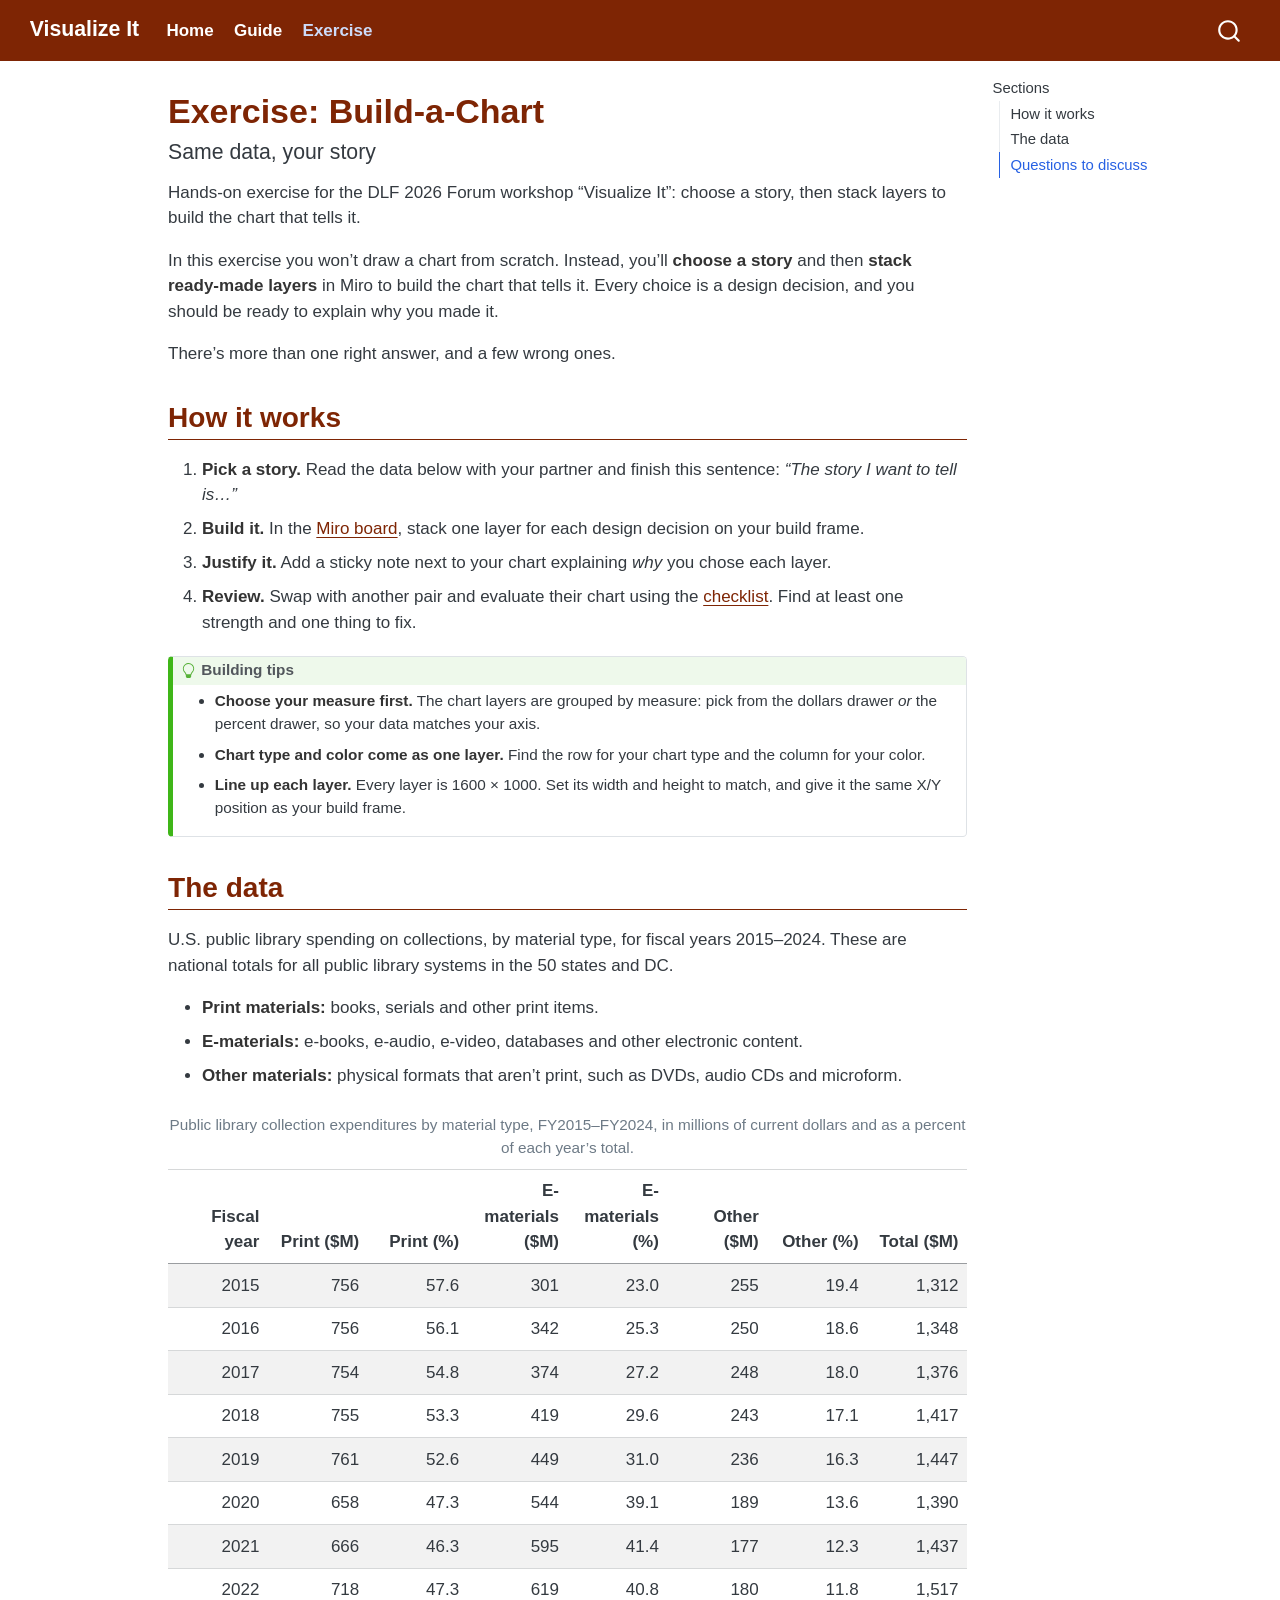
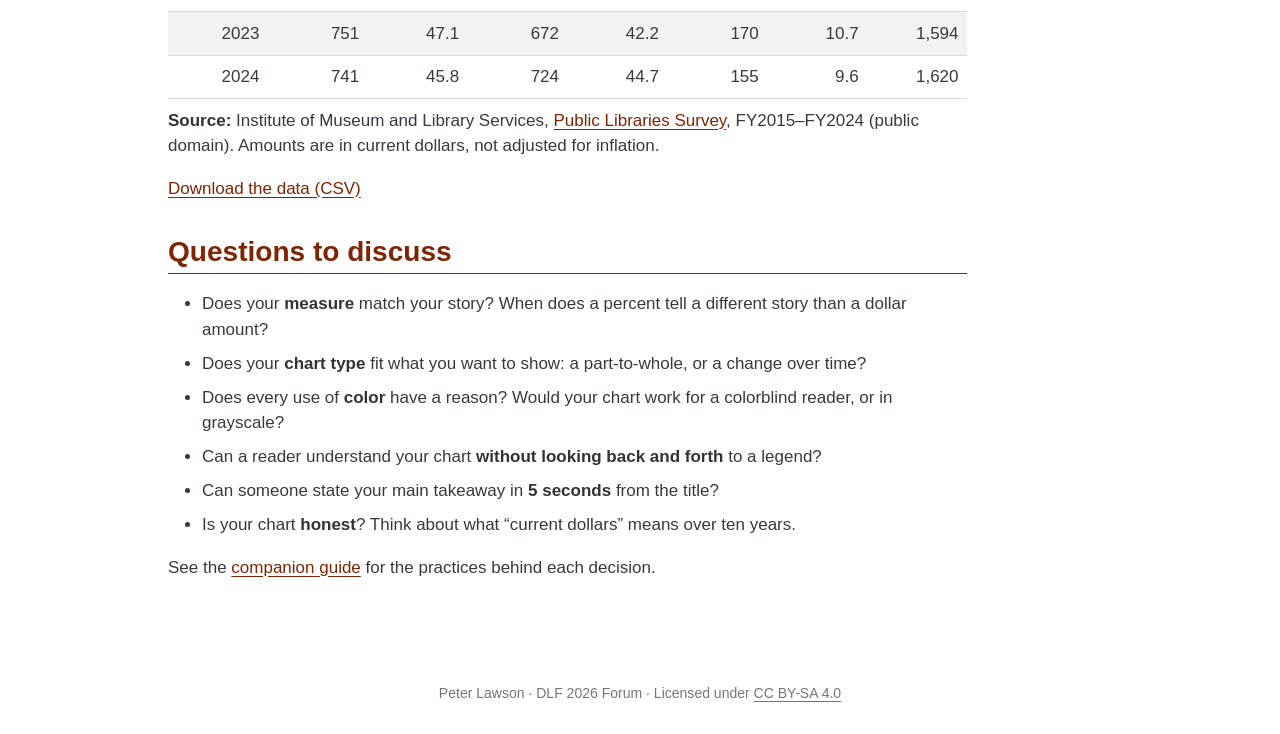
==== docs/exercise.html @ b8fcf2ea "Updated workshop site" ====
<!DOCTYPE html>
<html xmlns="http://www.w3.org/1999/xhtml" lang="en" xml:lang="en"><head>

<meta charset="utf-8">
<meta name="generator" content="quarto-1.10.18">

<meta name="viewport" content="width=device-width, initial-scale=1.0, user-scalable=yes">

<meta name="description" content="Hands-on exercise for the DLF 2026 Forum workshop “Visualize It”: choose a story, then stack layers to build the chart that tells it.">

<title>Exercise: Build-a-Chart – Visualize It</title>
<style>
/* Default styles provided by pandoc.
** See https://pandoc.org/MANUAL.html#variables-for-html for config info.
*/
span.smallcaps{font-variant: small-caps;}
div.columns{display: flex; gap: 1.5em;}
div.column{flex: auto;}
@media screen {
div.columns{gap: min(4vw, 1.5em);}
div.column{overflow-x: auto;}
}
div.hanging-indent{margin-left: 1.5em; text-indent: -1.5em;}
ul.task-list{list-style: none;}
ul.task-list li input[type="checkbox"] {
  width: 0.8em;
  margin: 0 0.8em 0.2em -1em; /* quarto-specific, see https://github.com/quarto-dev/quarto-cli/issues/4556 */ 
  vertical-align: middle;
}
</style>


<script src="site_libs/quarto-nav/quarto-nav.js"></script>
<script src="site_libs/quarto-nav/headroom.min.js"></script>
<script src="site_libs/clipboard/clipboard.min.js"></script>
<script src="site_libs/quarto-search/autocomplete.umd.js"></script>
<script src="site_libs/quarto-search/fuse.min.js"></script>
<script src="site_libs/quarto-search/quarto-search.js"></script>
<meta name="quarto:offset" content="./">
<script src="site_libs/quarto-html/quarto.js" type="module"></script>
<script src="site_libs/quarto-html/tabsets/tabsets.js" type="module"></script>
<script src="site_libs/quarto-html/popper.min.js"></script>
<script src="site_libs/quarto-html/tippy.umd.min.js"></script>
<script src="site_libs/quarto-html/anchor.min.js"></script>
<link href="site_libs/quarto-html/tippy.css" rel="stylesheet">
<link href="site_libs/quarto-html/quarto-syntax-highlighting-64a204ab8560d761af7679ceaba22944.css" rel="stylesheet" id="quarto-text-highlighting-styles">
<script src="site_libs/bootstrap/bootstrap.min.js"></script>
<link href="site_libs/bootstrap/bootstrap-icons.css" rel="stylesheet">
<link href="site_libs/bootstrap/bootstrap-1c225504b651b52d7ceb7165f9ae1295.min.css" rel="stylesheet" append-hash="true" id="quarto-bootstrap" data-mode="light">
<script id="quarto-search-options" type="application/json">{
  "location": "navbar",
  "copy-button": false,
  "collapse-after": 3,
  "panel-placement": "end",
  "type": "overlay",
  "limit": 50,
  "keyboard-shortcut": [
    "f",
    "/",
    "s"
  ],
  "show-item-context": false,
  "language": {
    "search-no-results-text": "No results",
    "search-matching-documents-text": "matching documents",
    "search-copy-link-title": "Copy link to search",
    "search-hide-matches-text": "Hide additional matches",
    "search-more-match-text": "more match in this document",
    "search-more-matches-text": "more matches in this document",
    "search-clear-button-title": "Clear",
    "search-text-placeholder": "",
    "search-detached-cancel-button-title": "Cancel",
    "search-submit-button-title": "Submit",
    "search-label": "Search"
  }
}</script>


<link rel="stylesheet" href="styles.css">
</head>

<body class="nav-fixed quarto-light">

<div id="quarto-search-results"></div>
  <header id="quarto-header" class="headroom fixed-top">
    <nav class="navbar navbar-expand-lg " data-bs-theme="dark">
      <div class="navbar-container container-fluid">
      <div class="navbar-brand-container mx-auto">
    <a class="navbar-brand" href="./index.html">
    <span class="navbar-title">Visualize It</span>
    </a>
  </div>
            <div id="quarto-search" class="" title="Search"></div>
          <button class="navbar-toggler" type="button" data-bs-toggle="collapse" data-bs-target="#navbarCollapse" aria-controls="navbarCollapse" role="menu" aria-expanded="false" aria-label="Toggle navigation" onclick="if (window.quartoToggleHeadroom) { window.quartoToggleHeadroom(); }">
  <span class="navbar-toggler-icon"></span>
</button>
          <div class="collapse navbar-collapse" id="navbarCollapse">
            <ul class="navbar-nav navbar-nav-scroll me-auto">
  <li class="nav-item">
    <a class="nav-link" href="./index.html"> 
<span class="menu-text">Home</span></a>
  </li>  
  <li class="nav-item">
    <a class="nav-link" href="./handout.html"> 
<span class="menu-text">Guide</span></a>
  </li>  
  <li class="nav-item">
    <a class="nav-link active" href="./exercise.html" aria-current="page"> 
<span class="menu-text">Exercise</span></a>
  </li>  
</ul>
          </div> <!-- /navcollapse -->
            <div class="quarto-navbar-tools">
</div>
      </div> <!-- /container-fluid -->
    </nav>
</header>
<!-- content -->
<div id="quarto-content" class="quarto-container page-columns page-rows-contents page-layout-article page-navbar">
<!-- sidebar -->
<!-- margin-sidebar -->
    <div id="quarto-margin-sidebar" class="sidebar margin-sidebar">
        <nav id="TOC" role="doc-toc" class="toc-active">
    <h2 id="toc-title">Sections</h2>
   
  <ul>
  <li><a href="#how-it-works" id="toc-how-it-works" class="nav-link active" data-scroll-target="#how-it-works">How it works</a></li>
  <li><a href="#the-data" id="toc-the-data" class="nav-link" data-scroll-target="#the-data">The data</a></li>
  <li><a href="#questions-to-discuss" id="toc-questions-to-discuss" class="nav-link" data-scroll-target="#questions-to-discuss">Questions to discuss</a></li>
  </ul>
</nav>
    </div>
<!-- main -->
<main class="content" id="quarto-document-content">

<header id="title-block-header" class="quarto-title-block default">
<div class="quarto-title">
<h1 class="title">Exercise: Build-a-Chart</h1>
<p class="subtitle lead">Same data, your story</p>
</div>

<div>
  <div class="description">
    Hands-on exercise for the DLF 2026 Forum workshop “Visualize It”: choose a story, then stack layers to build the chart that tells it.
  </div>
</div>


<div class="quarto-title-meta">

    
  
    
  </div>
  


</header>


<p>In this exercise you won’t draw a chart from scratch. Instead, you’ll <strong>choose a story</strong> and then <strong>stack ready-made layers</strong> in Miro to build the chart that tells it. Every choice is a design decision, and you should be ready to explain why you made it.</p>
<p>There’s more than one right answer, and a few wrong ones.</p>
<section id="how-it-works" class="level2">
<h2 class="anchored" data-anchor-id="how-it-works">How it works</h2>
<ol type="1">
<li><strong>Pick a story.</strong> Read the data below with your partner and finish this sentence: <em>“The story I want to tell is…”</em></li>
<li><strong>Build it.</strong> In the <a href="https://bit.ly/dlf-vis-it-exercise" target="_blank" rel="noopener">Miro board</a>, stack one layer for each design decision on your build frame.</li>
<li><strong>Justify it.</strong> Add a sticky note next to your chart explaining <em>why</em> you chose each layer.</li>
<li><strong>Review.</strong> Swap with another pair and evaluate their chart using the <a href="./handout.html#a-quick-checklist">checklist</a>. Find at least one strength and one thing to fix.</li>
</ol>
<div class="callout callout-style-default callout-tip callout-titled">
<div class="callout-header d-flex align-content-center">
<div class="callout-icon-container">
<i class="callout-icon"></i>
</div>
<div class="callout-title-container flex-fill">
<span class="screen-reader-only">Tip</span>Building tips
</div>
</div>
<div class="callout-body-container callout-body">
<ul>
<li><strong>Choose your measure first.</strong> The chart layers are grouped by measure: pick from the dollars drawer <em>or</em> the percent drawer, so your data matches your axis.</li>
<li><strong>Chart type and color come as one layer.</strong> Find the row for your chart type and the column for your color.</li>
<li><strong>Line up each layer.</strong> Every layer is 1600 × 1000. Set its width and height to match, and give it the same X/Y position as your build frame.</li>
</ul>
</div>
</div>
</section>
<section id="the-data" class="level2">
<h2 class="anchored" data-anchor-id="the-data">The data</h2>
<p>U.S. public library spending on collections, by material type, for fiscal years 2015–2024. These are national totals for all public library systems in the 50 states and DC.</p>
<ul>
<li><strong>Print materials:</strong> books, serials and other print items.</li>
<li><strong>E-materials:</strong> e-books, e-audio, e-video, databases and other electronic content.</li>
<li><strong>Other materials:</strong> physical formats that aren’t print, such as DVDs, audio CDs and microform.</li>
</ul>
<table class="table-striped table-hover caption-top table">
<caption>Public library collection expenditures by material type, FY2015–FY2024, in millions of current dollars and as a percent of each year’s total.</caption>
<colgroup>
<col style="width: 12%">
<col style="width: 12%">
<col style="width: 12%">
<col style="width: 12%">
<col style="width: 12%">
<col style="width: 12%">
<col style="width: 12%">
<col style="width: 12%">
</colgroup>
<thead>
<tr class="header">
<th style="text-align: right;">Fiscal year</th>
<th style="text-align: right;">Print ($M)</th>
<th style="text-align: right;">Print (%)</th>
<th style="text-align: right;">E-materials ($M)</th>
<th style="text-align: right;">E-materials (%)</th>
<th style="text-align: right;">Other ($M)</th>
<th style="text-align: right;">Other (%)</th>
<th style="text-align: right;">Total ($M)</th>
</tr>
</thead>
<tbody>
<tr class="odd">
<td style="text-align: right;">2015</td>
<td style="text-align: right;">756</td>
<td style="text-align: right;">57.6</td>
<td style="text-align: right;">301</td>
<td style="text-align: right;">23.0</td>
<td style="text-align: right;">255</td>
<td style="text-align: right;">19.4</td>
<td style="text-align: right;">1,312</td>
</tr>
<tr class="even">
<td style="text-align: right;">2016</td>
<td style="text-align: right;">756</td>
<td style="text-align: right;">56.1</td>
<td style="text-align: right;">342</td>
<td style="text-align: right;">25.3</td>
<td style="text-align: right;">250</td>
<td style="text-align: right;">18.6</td>
<td style="text-align: right;">1,348</td>
</tr>
<tr class="odd">
<td style="text-align: right;">2017</td>
<td style="text-align: right;">754</td>
<td style="text-align: right;">54.8</td>
<td style="text-align: right;">374</td>
<td style="text-align: right;">27.2</td>
<td style="text-align: right;">248</td>
<td style="text-align: right;">18.0</td>
<td style="text-align: right;">1,376</td>
</tr>
<tr class="even">
<td style="text-align: right;">2018</td>
<td style="text-align: right;">755</td>
<td style="text-align: right;">53.3</td>
<td style="text-align: right;">419</td>
<td style="text-align: right;">29.6</td>
<td style="text-align: right;">243</td>
<td style="text-align: right;">17.1</td>
<td style="text-align: right;">1,417</td>
</tr>
<tr class="odd">
<td style="text-align: right;">2019</td>
<td style="text-align: right;">761</td>
<td style="text-align: right;">52.6</td>
<td style="text-align: right;">449</td>
<td style="text-align: right;">31.0</td>
<td style="text-align: right;">236</td>
<td style="text-align: right;">16.3</td>
<td style="text-align: right;">1,447</td>
</tr>
<tr class="even">
<td style="text-align: right;">2020</td>
<td style="text-align: right;">658</td>
<td style="text-align: right;">47.3</td>
<td style="text-align: right;">544</td>
<td style="text-align: right;">39.1</td>
<td style="text-align: right;">189</td>
<td style="text-align: right;">13.6</td>
<td style="text-align: right;">1,390</td>
</tr>
<tr class="odd">
<td style="text-align: right;">2021</td>
<td style="text-align: right;">666</td>
<td style="text-align: right;">46.3</td>
<td style="text-align: right;">595</td>
<td style="text-align: right;">41.4</td>
<td style="text-align: right;">177</td>
<td style="text-align: right;">12.3</td>
<td style="text-align: right;">1,437</td>
</tr>
<tr class="even">
<td style="text-align: right;">2022</td>
<td style="text-align: right;">718</td>
<td style="text-align: right;">47.3</td>
<td style="text-align: right;">619</td>
<td style="text-align: right;">40.8</td>
<td style="text-align: right;">180</td>
<td style="text-align: right;">11.8</td>
<td style="text-align: right;">1,517</td>
</tr>
<tr class="odd">
<td style="text-align: right;">2023</td>
<td style="text-align: right;">751</td>
<td style="text-align: right;">47.1</td>
<td style="text-align: right;">672</td>
<td style="text-align: right;">42.2</td>
<td style="text-align: right;">170</td>
<td style="text-align: right;">10.7</td>
<td style="text-align: right;">1,594</td>
</tr>
<tr class="even">
<td style="text-align: right;">2024</td>
<td style="text-align: right;">741</td>
<td style="text-align: right;">45.8</td>
<td style="text-align: right;">724</td>
<td style="text-align: right;">44.7</td>
<td style="text-align: right;">155</td>
<td style="text-align: right;">9.6</td>
<td style="text-align: right;">1,620</td>
</tr>
</tbody>
</table>
<p><strong>Source:</strong> Institute of Museum and Library Services, <a href="https://www.imls.gov/research-evaluation/surveys/public-libraries-survey-pls" target="_blank" rel="noopener">Public Libraries Survey</a>, FY2015–FY2024 (public domain). Amounts are in current dollars, not adjusted for inflation.</p>
<p><a href="collection_expenditures.csv" download="collection_expenditures.csv">Download the data (CSV)</a></p>
</section>
<section id="questions-to-discuss" class="level2">
<h2 class="anchored" data-anchor-id="questions-to-discuss">Questions to discuss</h2>
<ul>
<li>Does your <strong>measure</strong> match your story? When does a percent tell a different story than a dollar amount?</li>
<li>Does your <strong>chart type</strong> fit what you want to show: a part-to-whole, or a change over time?</li>
<li>Does every use of <strong>color</strong> have a reason? Would your chart work for a colorblind reader, or in grayscale?</li>
<li>Can a reader understand your chart <strong>without looking back and forth</strong> to a legend?</li>
<li>Can someone state your main takeaway in <strong>5 seconds</strong> from the title?</li>
<li>Is your chart <strong>honest</strong>? Think about what “current dollars” means over ten years.</li>
</ul>
<p>See the <a href="./handout.html">companion guide</a> for the practices behind each decision.</p>


</section>

</main> <!-- /main -->
<script id="quarto-html-after-body" type="application/javascript">
  window.document.addEventListener("DOMContentLoaded", function (event) {
    const icon = "";
    const anchorJS = new window.AnchorJS();
    anchorJS.options = {
      placement: 'right',
      icon: icon
    };
    anchorJS.add('.anchored');
    const isCodeAnnotation = (el) => {
      for (const clz of el.classList) {
        if (clz.startsWith('code-annotation-')) {                     
          return true;
        }
      }
      return false;
    }
    const onCopySuccess = function(e) {
      // button target
      const button = e.trigger;
      // don't keep focus
      button.blur();
      // flash "checked"
      button.classList.add('code-copy-button-checked');
      var currentTitle = button.getAttribute("title");
      button.setAttribute("title", "Copied!");
      let tooltip;
      if (window.bootstrap) {
        button.setAttribute("data-bs-toggle", "tooltip");
        button.setAttribute("data-bs-placement", "left");
        button.setAttribute("data-bs-title", "Copied!");
        tooltip = new bootstrap.Tooltip(button, 
          { trigger: "manual", 
            customClass: "code-copy-button-tooltip",
            offset: [0, -8]});
        tooltip.show();    
      }
      setTimeout(function() {
        if (tooltip) {
          tooltip.hide();
          button.removeAttribute("data-bs-title");
          button.removeAttribute("data-bs-toggle");
          button.removeAttribute("data-bs-placement");
        }
        button.setAttribute("title", currentTitle);
        button.classList.remove('code-copy-button-checked');
      }, 1000);
      // clear code selection
      e.clearSelection();
    }
    const getTextToCopy = function(trigger) {
      const outerScaffold = trigger.parentElement.cloneNode(true);
      const codeEl = outerScaffold.querySelector('code');
      for (const childEl of codeEl.children) {
        if (isCodeAnnotation(childEl)) {
          childEl.remove();
        }
      }
      return codeEl.innerText;
    }
    const clipboard = new window.ClipboardJS('.code-copy-button:not([data-in-quarto-modal])', {
      text: getTextToCopy
    });
    clipboard.on('success', onCopySuccess);
    if (window.document.getElementById('quarto-embedded-source-code-modal')) {
      const clipboardModal = new window.ClipboardJS('.code-copy-button[data-in-quarto-modal]', {
        text: getTextToCopy,
        container: window.document.getElementById('quarto-embedded-source-code-modal')
      });
      clipboardModal.on('success', onCopySuccess);
    }
      var localhostRegex = new RegExp(/^(?:http|https):\/\/localhost\:?[0-9]*\//);
      var mailtoRegex = new RegExp(/^mailto:/);
        var filterRegex = new RegExp('/' + window.location.host + '/');
      var isInternal = (href) => {
          return filterRegex.test(href) || localhostRegex.test(href) || mailtoRegex.test(href);
      }
      // Inspect non-navigation links and adorn them if external
     var links = window.document.querySelectorAll('a[href]:not(.nav-link):not(.navbar-brand):not(.toc-action):not(.sidebar-link):not(.sidebar-item-toggle):not(.pagination-link):not(.no-external):not([aria-hidden]):not(.dropdown-item):not(.quarto-navigation-tool):not(.about-link)');
      for (var i=0; i<links.length; i++) {
        const link = links[i];
        if (!isInternal(link.href)) {
          // undo the damage that might have been done by quarto-nav.js in the case of
          // links that we want to consider external
          if (link.dataset.originalHref !== undefined) {
            link.href = link.dataset.originalHref;
          }
            // target, if specified
            link.setAttribute("target", "_blank");
            if (link.getAttribute("rel") === null) {
              link.setAttribute("rel", "noopener");
            }
        }
      }
    function tippyHover(el, contentFn, onTriggerFn, onUntriggerFn) {
      const config = {
        allowHTML: true,
        maxWidth: 500,
        delay: 100,
        arrow: false,
        appendTo: function(el) {
            return el.parentElement;
        },
        interactive: true,
        interactiveBorder: 10,
        theme: 'quarto',
        placement: 'bottom-start',
      };
      if (contentFn) {
        config.content = contentFn;
      }
      if (onTriggerFn) {
        config.onTrigger = onTriggerFn;
      }
      if (onUntriggerFn) {
        config.onUntrigger = onUntriggerFn;
      }
      window.tippy(el, config); 
    }
    const noterefs = window.document.querySelectorAll('a[role="doc-noteref"]');
    for (var i=0; i<noterefs.length; i++) {
      const ref = noterefs[i];
      tippyHover(ref, function() {
        // use id or data attribute instead here
        let href = ref.getAttribute('data-footnote-href') || ref.getAttribute('href');
        try { href = new URL(href).hash; } catch {}
        const id = href.replace(/^#\/?/, "");
        const note = window.document.getElementById(id);
        if (note) {
          return note.innerHTML;
        } else {
          return "";
        }
      });
    }
    const xrefs = window.document.querySelectorAll('a.quarto-xref');
    const processXRef = (id, note) => {
      // Strip column container classes
      const stripColumnClz = (el) => {
        el.classList.remove("page-full", "page-columns");
        if (el.children) {
          for (const child of el.children) {
            stripColumnClz(child);
          }
        }
      }
      stripColumnClz(note)
      if (id === null || id.startsWith('sec-')) {
        // Special case sections, only their first couple elements
        const container = document.createElement("div");
        if (note.children && note.children.length > 2) {
          container.appendChild(note.children[0].cloneNode(true));
          for (let i = 1; i < note.children.length; i++) {
            const child = note.children[i];
            if (child.tagName === "P" && child.innerText === "") {
              continue;
            } else {
              container.appendChild(child.cloneNode(true));
              break;
            }
          }
          if (window.Quarto?.typesetMath) {
            window.Quarto.typesetMath(container);
          }
          return container.innerHTML
        } else {
          if (window.Quarto?.typesetMath) {
            window.Quarto.typesetMath(note);
          }
          return note.innerHTML;
        }
      } else {
        // Remove any anchor links if they are present
        const anchorLink = note.querySelector('a.anchorjs-link');
        if (anchorLink) {
          anchorLink.remove();
        }
        if (window.Quarto?.typesetMath) {
          window.Quarto.typesetMath(note);
        }
        if (note.classList.contains("callout")) {
          return note.outerHTML;
        } else {
          return note.innerHTML;
        }
      }
    }
    for (var i=0; i<xrefs.length; i++) {
      const xref = xrefs[i];
      tippyHover(xref, undefined, function(instance) {
        instance.disable();
        let url = xref.getAttribute('href');
        let hash = undefined; 
        if (url.startsWith('#')) {
          hash = url;
        } else {
          try { hash = new URL(url).hash; } catch {}
        }
        if (hash) {
          const id = hash.replace(/^#\/?/, "");
          const note = window.document.getElementById(id);
          if (note !== null) {
            try {
              const html = processXRef(id, note.cloneNode(true));
              instance.setContent(html);
            } finally {
              instance.enable();
              instance.show();
            }
          } else {
            // See if we can fetch this
            fetch(url.split('#')[0])
            .then(res => res.text())
            .then(html => {
              const parser = new DOMParser();
              const htmlDoc = parser.parseFromString(html, "text/html");
              const note = htmlDoc.getElementById(id);
              if (note !== null) {
                const html = processXRef(id, note);
                instance.setContent(html);
              } 
            }).finally(() => {
              instance.enable();
              instance.show();
            });
          }
        } else {
          // See if we can fetch a full url (with no hash to target)
          // This is a special case and we should probably do some content thinning / targeting
          fetch(url)
          .then(res => res.text())
          .then(html => {
            const parser = new DOMParser();
            const htmlDoc = parser.parseFromString(html, "text/html");
            const note = htmlDoc.querySelector('main.content');
            if (note !== null) {
              // This should only happen for chapter cross references
              // (since there is no id in the URL)
              // remove the first header
              if (note.children.length > 0 && note.children[0].tagName === "HEADER") {
                note.children[0].remove();
              }
              const html = processXRef(null, note);
              instance.setContent(html);
            } 
          }).finally(() => {
            instance.enable();
            instance.show();
          });
        }
      }, function(instance) {
      });
    }
        let selectedAnnoteEl;
        const selectorForAnnotation = ( cell, annotation) => {
          let cellAttr = 'data-code-cell="' + cell + '"';
          let lineAttr = 'data-code-annotation="' +  annotation + '"';
          const selector = 'span[' + cellAttr + '][' + lineAttr + ']';
          return selector;
        }
        const selectCodeLines = (annoteEl) => {
          const doc = window.document;
          const targetCell = annoteEl.getAttribute("data-target-cell");
          const targetAnnotation = annoteEl.getAttribute("data-target-annotation");
          const annoteSpan = window.document.querySelector(selectorForAnnotation(targetCell, targetAnnotation));
          const lines = annoteSpan.getAttribute("data-code-lines").split(",");
          const lineIds = lines.map((line) => {
            return targetCell + "-" + line;
          })
          let top = null;
          let height = null;
          let parent = null;
          if (lineIds.length > 0) {
              //compute the position of the single el (top and bottom and make a div)
              const el = window.document.getElementById(lineIds[0]);
              top = el.offsetTop;
              height = el.offsetHeight;
              parent = el.parentElement.parentElement;
            if (lineIds.length > 1) {
              const lastEl = window.document.getElementById(lineIds[lineIds.length - 1]);
              const bottom = lastEl.offsetTop + lastEl.offsetHeight;
              height = bottom - top;
            }
            if (top !== null && height !== null && parent !== null) {
              // cook up a div (if necessary) and position it 
              let div = window.document.getElementById("code-annotation-line-highlight");
              if (div === null) {
                div = window.document.createElement("div");
                div.setAttribute("id", "code-annotation-line-highlight");
                div.style.position = 'absolute';
                parent.appendChild(div);
              }
              div.style.top = top - 2 + "px";
              div.style.height = height + 4 + "px";
              div.style.left = 0;
              let gutterDiv = window.document.getElementById("code-annotation-line-highlight-gutter");
              if (gutterDiv === null) {
                gutterDiv = window.document.createElement("div");
                gutterDiv.setAttribute("id", "code-annotation-line-highlight-gutter");
                gutterDiv.style.position = 'absolute';
                const codeCell = window.document.getElementById(targetCell);
                const gutter = codeCell.querySelector('.code-annotation-gutter');
                gutter.appendChild(gutterDiv);
              }
              gutterDiv.style.top = top - 2 + "px";
              gutterDiv.style.height = height + 4 + "px";
            }
            selectedAnnoteEl = annoteEl;
          }
        };
        const unselectCodeLines = () => {
          const elementsIds = ["code-annotation-line-highlight", "code-annotation-line-highlight-gutter"];
          elementsIds.forEach((elId) => {
            const div = window.document.getElementById(elId);
            if (div) {
              div.remove();
            }
          });
          selectedAnnoteEl = undefined;
        };
          // Handle positioning of the toggle
      window.addEventListener(
        "resize",
        throttle(() => {
          elRect = undefined;
          if (selectedAnnoteEl) {
            selectCodeLines(selectedAnnoteEl);
          }
        }, 10)
      );
      function throttle(fn, ms) {
      let throttle = false;
      let timer;
        return (...args) => {
          if(!throttle) { // first call gets through
              fn.apply(this, args);
              throttle = true;
          } else { // all the others get throttled
              if(timer) clearTimeout(timer); // cancel #2
              timer = setTimeout(() => {
                fn.apply(this, args);
                timer = throttle = false;
              }, ms);
          }
        };
      }
        // Attach click handler to the DT
        const annoteDls = window.document.querySelectorAll('dt[data-target-cell]');
        for (const annoteDlNode of annoteDls) {
          annoteDlNode.addEventListener('click', (event) => {
            const clickedEl = event.target;
            if (clickedEl !== selectedAnnoteEl) {
              unselectCodeLines();
              const activeEl = window.document.querySelector('dt[data-target-cell].code-annotation-active');
              if (activeEl) {
                activeEl.classList.remove('code-annotation-active');
              }
              selectCodeLines(clickedEl);
              clickedEl.classList.add('code-annotation-active');
            } else {
              // Unselect the line
              unselectCodeLines();
              clickedEl.classList.remove('code-annotation-active');
            }
          });
        }
    const findCites = (el) => {
      const parentEl = el.parentElement;
      if (parentEl) {
        const cites = parentEl.dataset.cites;
        if (cites) {
          return {
            el,
            cites: cites.split(' ')
          };
        } else {
          return findCites(el.parentElement)
        }
      } else {
        return undefined;
      }
    };
    var bibliorefs = window.document.querySelectorAll('a[role="doc-biblioref"]');
    for (var i=0; i<bibliorefs.length; i++) {
      const ref = bibliorefs[i];
      const citeInfo = findCites(ref);
      if (citeInfo) {
        tippyHover(citeInfo.el, function() {
          var popup = window.document.createElement('div');
          citeInfo.cites.forEach(function(cite) {
            var citeDiv = window.document.createElement('div');
            citeDiv.classList.add('hanging-indent');
            citeDiv.classList.add('csl-entry');
            var biblioDiv = window.document.getElementById('ref-' + cite);
            if (biblioDiv) {
              citeDiv.innerHTML = biblioDiv.innerHTML;
            }
            popup.appendChild(citeDiv);
          });
          return popup.innerHTML;
        });
      }
    }
  });
  </script>
</div> <!-- /content -->
<footer class="footer">
  <div class="nav-footer">
    <div class="nav-footer-left">
      &nbsp;
    </div>   
    <div class="nav-footer-center">
<p>Peter Lawson · DLF 2026 Forum · Licensed under <a href="https://creativecommons.org/licenses/by-sa/4.0/" rel="license">CC BY-SA 4.0</a></p>
</div>
    <div class="nav-footer-right">
      &nbsp;
    </div>
  </div>
</footer>




</body></html>
---- docs/site_libs/quarto-html/tippy.css ----
.tippy-box[data-animation=fade][data-state=hidden]{opacity:0}[data-tippy-root]{max-width:calc(100vw - 10px)}.tippy-box{position:relative;background-color:#333;color:#fff;border-radius:4px;font-size:14px;line-height:1.4;white-space:normal;outline:0;transition-property:transform,visibility,opacity}.tippy-box[data-placement^=top]>.tippy-arrow{bottom:0}.tippy-box[data-placement^=top]>.tippy-arrow:before{bottom:-7px;left:0;border-width:8px 8px 0;border-top-color:initial;transform-origin:center top}.tippy-box[data-placement^=bottom]>.tippy-arrow{top:0}.tippy-box[data-placement^=bottom]>.tippy-arrow:before{top:-7px;left:0;border-width:0 8px 8px;border-bottom-color:initial;transform-origin:center bottom}.tippy-box[data-placement^=left]>.tippy-arrow{right:0}.tippy-box[data-placement^=left]>.tippy-arrow:before{border-width:8px 0 8px 8px;border-left-color:initial;right:-7px;transform-origin:center left}.tippy-box[data-placement^=right]>.tippy-arrow{left:0}.tippy-box[data-placement^=right]>.tippy-arrow:before{left:-7px;border-width:8px 8px 8px 0;border-right-color:initial;transform-origin:center right}.tippy-box[data-inertia][data-state=visible]{transition-timing-function:cubic-bezier(.54,1.5,.38,1.11)}.tippy-arrow{width:16px;height:16px;color:#333}.tippy-arrow:before{content:"";position:absolute;border-color:transparent;border-style:solid}.tippy-content{position:relative;padding:5px 9px;z-index:1}
---- docs/site_libs/quarto-html/quarto-syntax-highlighting-64a204ab8560d761af7679ceaba22944.css ----
/* quarto syntax highlight colors */
:root {
  --quarto-hl-ot-color: #003B4F;
  --quarto-hl-at-color: #657422;
  --quarto-hl-ss-color: #20794D;
  --quarto-hl-an-color: #5E5E5E;
  --quarto-hl-fu-color: #4758AB;
  --quarto-hl-st-color: #20794D;
  --quarto-hl-cf-color: #003B4F;
  --quarto-hl-op-color: #5E5E5E;
  --quarto-hl-er-color: #AD0000;
  --quarto-hl-bn-color: #AD0000;
  --quarto-hl-al-color: #AD0000;
  --quarto-hl-va-color: #111111;
  --quarto-hl-bu-color: inherit;
  --quarto-hl-ex-color: inherit;
  --quarto-hl-pp-color: #AD0000;
  --quarto-hl-in-color: #5E5E5E;
  --quarto-hl-vs-color: #20794D;
  --quarto-hl-wa-color: #5E5E5E;
  --quarto-hl-do-color: #5E5E5E;
  --quarto-hl-im-color: #00769E;
  --quarto-hl-ch-color: #20794D;
  --quarto-hl-dt-color: #AD0000;
  --quarto-hl-fl-color: #AD0000;
  --quarto-hl-co-color: #5E5E5E;
  --quarto-hl-cv-color: #5E5E5E;
  --quarto-hl-cn-color: #8f5902;
  --quarto-hl-sc-color: #5E5E5E;
  --quarto-hl-dv-color: #AD0000;
  --quarto-hl-kw-color: #003B4F;
}

/* other quarto variables */
:root {
  --quarto-font-monospace: SFMono-Regular, Menlo, Monaco, Consolas, "Liberation Mono", "Courier New", monospace;
}

/* syntax highlight based on Pandoc's rules */
pre > code.sourceCode > span {
  color: #003B4F;
}

code.sourceCode > span {
  color: #003B4F;
}

div.sourceCode,
div.sourceCode pre.sourceCode {
  color: #003B4F;
}

/* Normal */
code span {
  color: #003B4F;
}

/* Alert */
code span.al {
  color: #AD0000;
  font-style: inherit;
}

/* Annotation */
code span.an {
  color: #5E5E5E;
  font-style: inherit;
}

/* Attribute */
code span.at {
  color: #657422;
  font-style: inherit;
}

/* BaseN */
code span.bn {
  color: #AD0000;
  font-style: inherit;
}

/* BuiltIn */
code span.bu {
  font-style: inherit;
}

/* ControlFlow */
code span.cf {
  color: #003B4F;
  font-weight: bold;
  font-style: inherit;
}

/* Char */
code span.ch {
  color: #20794D;
  font-style: inherit;
}

/* Constant */
code span.cn {
  color: #8f5902;
  font-style: inherit;
}

/* Comment */
code span.co {
  color: #5E5E5E;
  font-style: inherit;
}

/* CommentVar */
code span.cv {
  color: #5E5E5E;
  font-style: italic;
}

/* Documentation */
code span.do {
  color: #5E5E5E;
  font-style: italic;
}

/* DataType */
code span.dt {
  color: #AD0000;
  font-style: inherit;
}

/* DecVal */
code span.dv {
  color: #AD0000;
  font-style: inherit;
}

/* Error */
code span.er {
  color: #AD0000;
  font-style: inherit;
}

/* Extension */
code span.ex {
  font-style: inherit;
}

/* Float */
code span.fl {
  color: #AD0000;
  font-style: inherit;
}

/* Function */
code span.fu {
  color: #4758AB;
  font-style: inherit;
}

/* Import */
code span.im {
  color: #00769E;
  font-style: inherit;
}

/* Information */
code span.in {
  color: #5E5E5E;
  font-style: inherit;
}

/* Keyword */
code span.kw {
  color: #003B4F;
  font-weight: bold;
  font-style: inherit;
}

/* Operator */
code span.op {
  color: #5E5E5E;
  font-style: inherit;
}

/* Other */
code span.ot {
  color: #003B4F;
  font-style: inherit;
}

/* Preprocessor */
code span.pp {
  color: #AD0000;
  font-style: inherit;
}

/* SpecialChar */
code span.sc {
  color: #5E5E5E;
  font-style: inherit;
}

/* SpecialString */
code span.ss {
  color: #20794D;
  font-style: inherit;
}

/* String */
code span.st {
  color: #20794D;
  font-style: inherit;
}

/* Variable */
code span.va {
  color: #111111;
  font-style: inherit;
}

/* VerbatimString */
code span.vs {
  color: #20794D;
  font-style: inherit;
}

/* Warning */
code span.wa {
  color: #5E5E5E;
  font-style: italic;
}

.prevent-inlining {
  content: "</";
}

/*# sourceMappingURL=9d8d5bb603a83b8298b89080a598c93b.css.map */
---- docs/styles.css ----
:root {
  --accent: #7E2504;
  --accent-dark: #5A1A03;
  --dark-grey: #333333;
}

.navbar .navbar-title,
.navbar .nav-link {
  font-weight: 600;
}

h1.title,
main h2 {
  color: var(--accent);
}

main h2 {
  border-bottom: 1px solid var(--accent);
  padding-bottom: 0.25rem;
  margin-top: 2rem;
}

main strong {
  color: var(--dark-grey);
}

main a {
  color: var(--accent);
  text-decoration: underline;
}

main a:hover,
main a:focus {
  color: var(--accent-dark);
}

main li {
  margin-bottom: 0.5em;
}

main li > ul {
  margin-top: 0.5em;
}

/* Handout checklist: checkboxes sit where the bullets are */
.checklist ul {
  list-style: none;
  padding-left: 2rem;
}

.checklist input[type="checkbox"] {
  accent-color: var(--accent);
  width: 1em;
  margin: 0 0.6em 0 -1.6em;
  vertical-align: -0.1em;
}
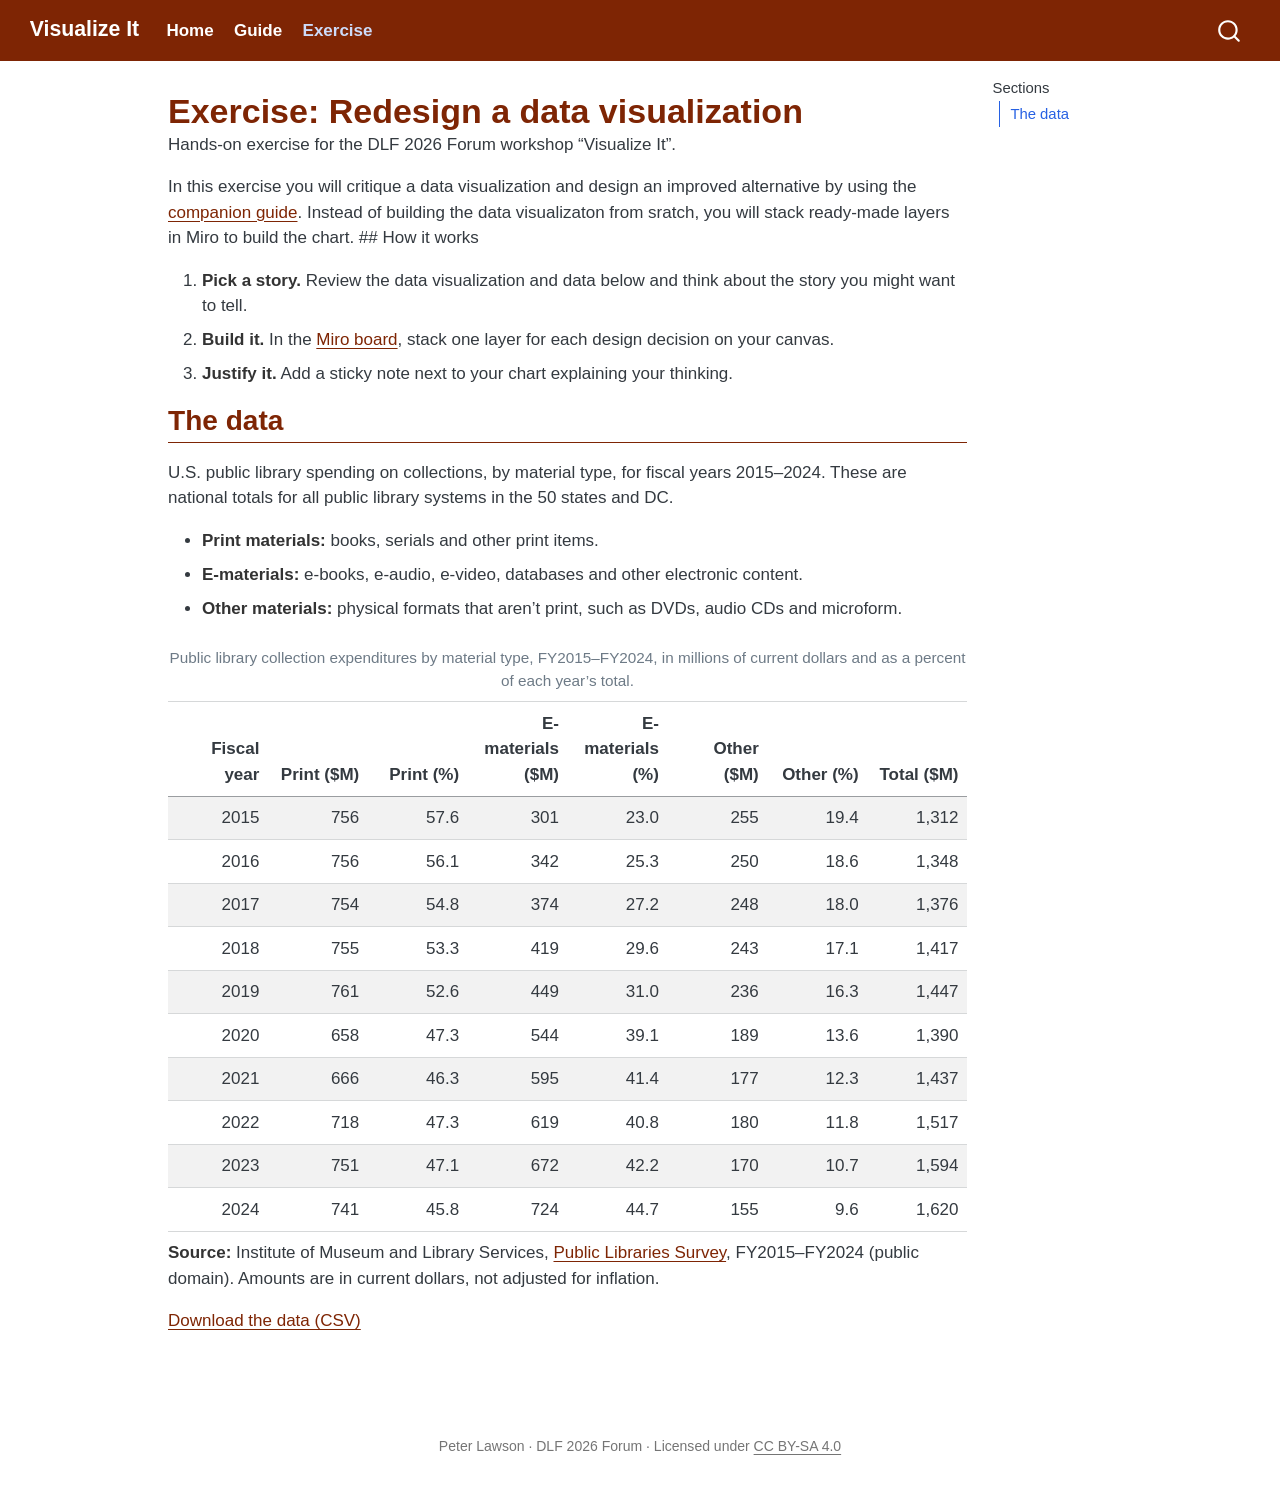
==== commit 90c8e872: "updated exercise" ====
--- a/docs/exercise.html
+++ b/docs/exercise.html
@@ -6,9 +6,9 @@
 
 <meta name="viewport" content="width=device-width, initial-scale=1.0, user-scalable=yes">
 
-<meta name="description" content="Hands-on exercise for the DLF 2026 Forum workshop “Visualize It”: choose a story, then stack layers to build the chart that tells it.">
-
-<title>Exercise: Build-a-Chart – Visualize It</title>
+<meta name="description" content="Hands-on exercise for the DLF 2026 Forum workshop “Visualize It”.">
+
+<title>Exercise: Redesign a data visualization – Visualize It</title>
 <style>
 /* Default styles provided by pandoc.
 ** See https://pandoc.org/MANUAL.html#variables-for-html for config info.
@@ -124,9 +124,7 @@
     <h2 id="toc-title">Sections</h2>
    
   <ul>
-  <li><a href="#how-it-works" id="toc-how-it-works" class="nav-link active" data-scroll-target="#how-it-works">How it works</a></li>
-  <li><a href="#the-data" id="toc-the-data" class="nav-link" data-scroll-target="#the-data">The data</a></li>
-  <li><a href="#questions-to-discuss" id="toc-questions-to-discuss" class="nav-link" data-scroll-target="#questions-to-discuss">Questions to discuss</a></li>
+  <li><a href="#the-data" id="toc-the-data" class="nav-link active" data-scroll-target="#the-data">The data</a></li>
   </ul>
 </nav>
     </div>
@@ -135,13 +133,12 @@
 
 <header id="title-block-header" class="quarto-title-block default">
 <div class="quarto-title">
-<h1 class="title">Exercise: Build-a-Chart</h1>
-<p class="subtitle lead">Same data, your story</p>
+<h1 class="title">Exercise: Redesign a data visualization</h1>
 </div>
 
 <div>
   <div class="description">
-    Hands-on exercise for the DLF 2026 Forum workshop “Visualize It”: choose a story, then stack layers to build the chart that tells it.
+    Hands-on exercise for the DLF 2026 Forum workshop “Visualize It”.
   </div>
 </div>
 
@@ -158,34 +155,12 @@
 </header>
 
 
-<p>In this exercise you won’t draw a chart from scratch. Instead, you’ll <strong>choose a story</strong> and then <strong>stack ready-made layers</strong> in Miro to build the chart that tells it. Every choice is a design decision, and you should be ready to explain why you made it.</p>
-<p>There’s more than one right answer, and a few wrong ones.</p>
-<section id="how-it-works" class="level2">
-<h2 class="anchored" data-anchor-id="how-it-works">How it works</h2>
+<p>In this exercise you will critique a data visualization and design an improved alternative by using the <a href="./handout.html">companion guide</a>. Instead of building the data visualizaton from sratch, you will stack ready-made layers in Miro to build the chart. ## How it works</p>
 <ol type="1">
-<li><strong>Pick a story.</strong> Read the data below with your partner and finish this sentence: <em>“The story I want to tell is…”</em></li>
-<li><strong>Build it.</strong> In the <a href="https://bit.ly/dlf-vis-it-exercise" target="_blank" rel="noopener">Miro board</a>, stack one layer for each design decision on your build frame.</li>
-<li><strong>Justify it.</strong> Add a sticky note next to your chart explaining <em>why</em> you chose each layer.</li>
-<li><strong>Review.</strong> Swap with another pair and evaluate their chart using the <a href="./handout.html#a-quick-checklist">checklist</a>. Find at least one strength and one thing to fix.</li>
+<li><strong>Pick a story.</strong> Review the data visualization and data below and think about the story you might want to tell.</li>
+<li><strong>Build it.</strong> In the <a href="https://bit.ly/dlf-vis-it-exercise" target="_blank" rel="noopener">Miro board</a>, stack one layer for each design decision on your canvas.</li>
+<li><strong>Justify it.</strong> Add a sticky note next to your chart explaining your thinking.</li>
 </ol>
-<div class="callout callout-style-default callout-tip callout-titled">
-<div class="callout-header d-flex align-content-center">
-<div class="callout-icon-container">
-<i class="callout-icon"></i>
-</div>
-<div class="callout-title-container flex-fill">
-<span class="screen-reader-only">Tip</span>Building tips
-</div>
-</div>
-<div class="callout-body-container callout-body">
-<ul>
-<li><strong>Choose your measure first.</strong> The chart layers are grouped by measure: pick from the dollars drawer <em>or</em> the percent drawer, so your data matches your axis.</li>
-<li><strong>Chart type and color come as one layer.</strong> Find the row for your chart type and the column for your color.</li>
-<li><strong>Line up each layer.</strong> Every layer is 1600 × 1000. Set its width and height to match, and give it the same X/Y position as your build frame.</li>
-</ul>
-</div>
-</div>
-</section>
 <section id="the-data" class="level2">
 <h2 class="anchored" data-anchor-id="the-data">The data</h2>
 <p>U.S. public library spending on collections, by material type, for fiscal years 2015–2024. These are national totals for all public library systems in the 50 states and DC.</p>
@@ -322,19 +297,7 @@
 </tbody>
 </table>
 <p><strong>Source:</strong> Institute of Museum and Library Services, <a href="https://www.imls.gov/research-evaluation/surveys/public-libraries-survey-pls" target="_blank" rel="noopener">Public Libraries Survey</a>, FY2015–FY2024 (public domain). Amounts are in current dollars, not adjusted for inflation.</p>
-<p><a href="collection_expenditures.csv" download="collection_expenditures.csv">Download the data (CSV)</a></p>
-</section>
-<section id="questions-to-discuss" class="level2">
-<h2 class="anchored" data-anchor-id="questions-to-discuss">Questions to discuss</h2>
-<ul>
-<li>Does your <strong>measure</strong> match your story? When does a percent tell a different story than a dollar amount?</li>
-<li>Does your <strong>chart type</strong> fit what you want to show: a part-to-whole, or a change over time?</li>
-<li>Does every use of <strong>color</strong> have a reason? Would your chart work for a colorblind reader, or in grayscale?</li>
-<li>Can a reader understand your chart <strong>without looking back and forth</strong> to a legend?</li>
-<li>Can someone state your main takeaway in <strong>5 seconds</strong> from the title?</li>
-<li>Is your chart <strong>honest</strong>? Think about what “current dollars” means over ten years.</li>
-</ul>
-<p>See the <a href="./handout.html">companion guide</a> for the practices behind each decision.</p>
+<p><a href="data/collection_expenditures.csv" download="collection_expenditures.csv">Download the data (CSV)</a></p>
 
 
 </section>
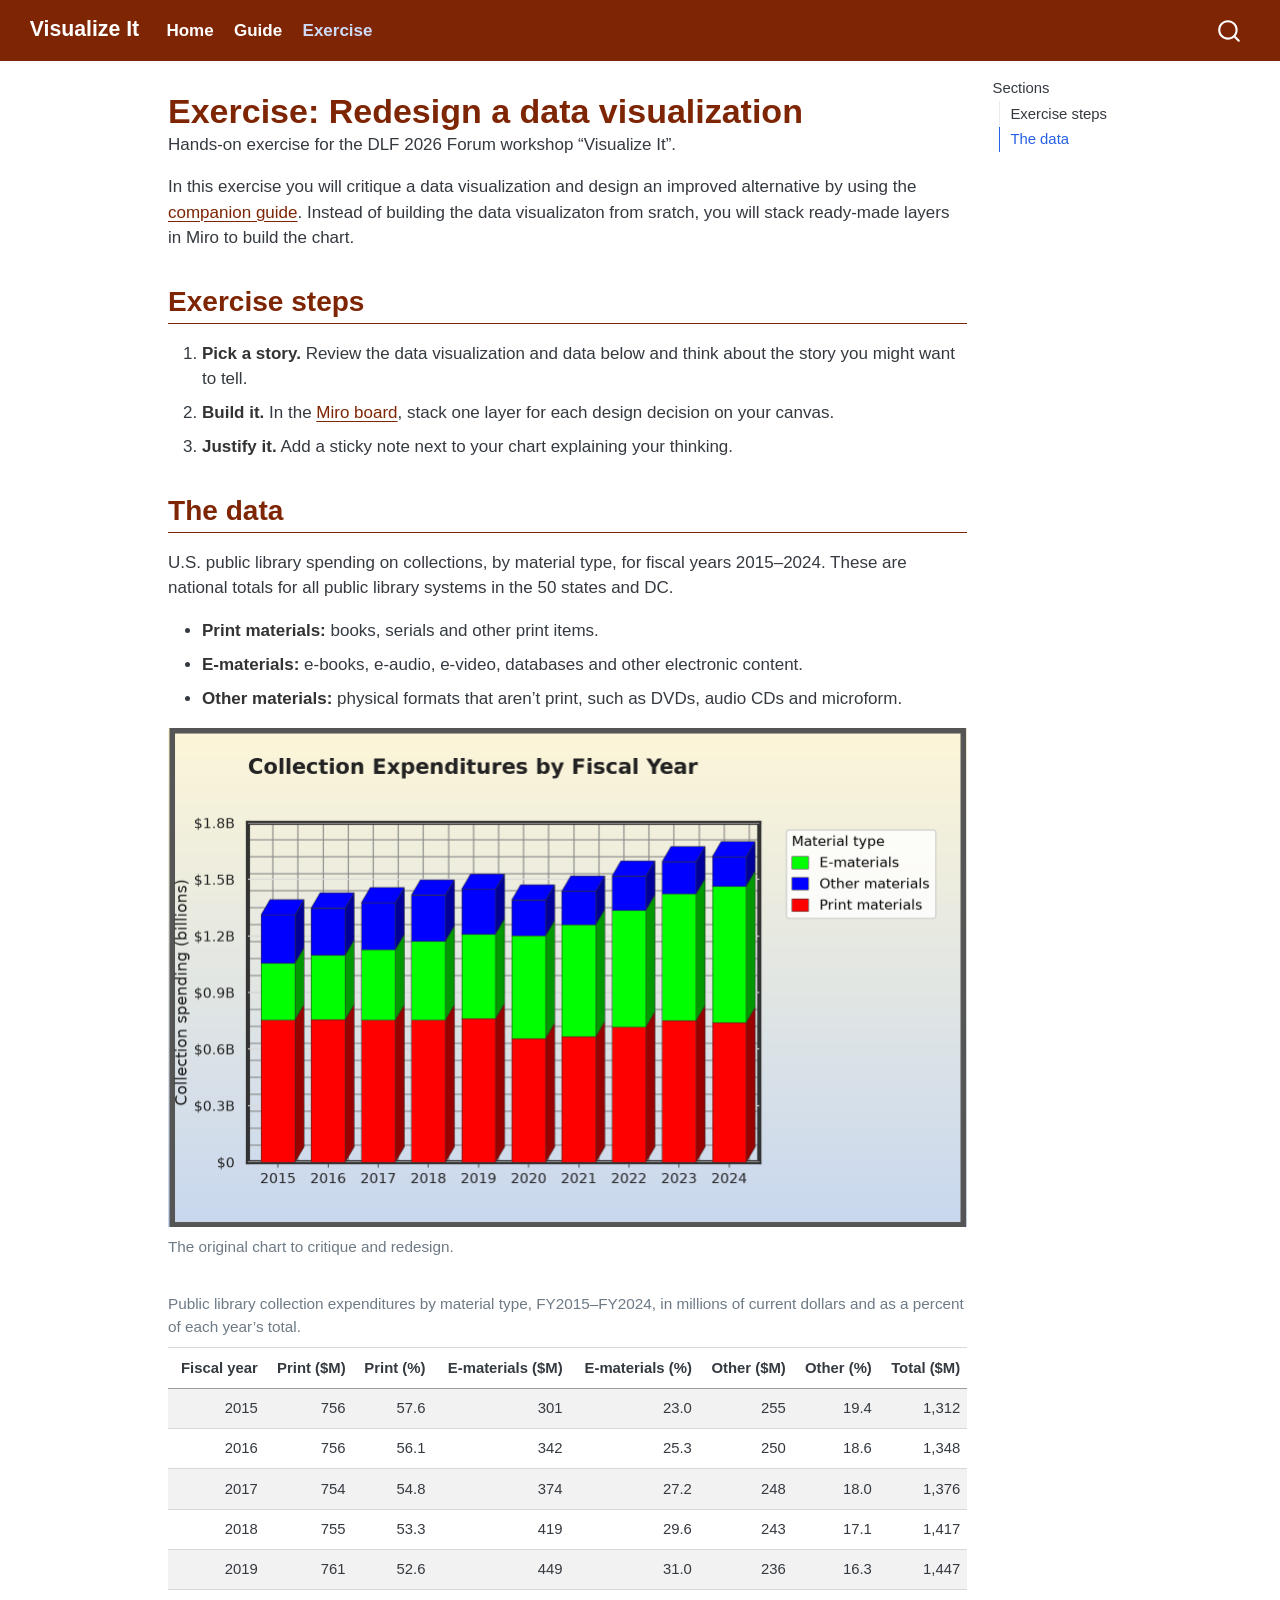
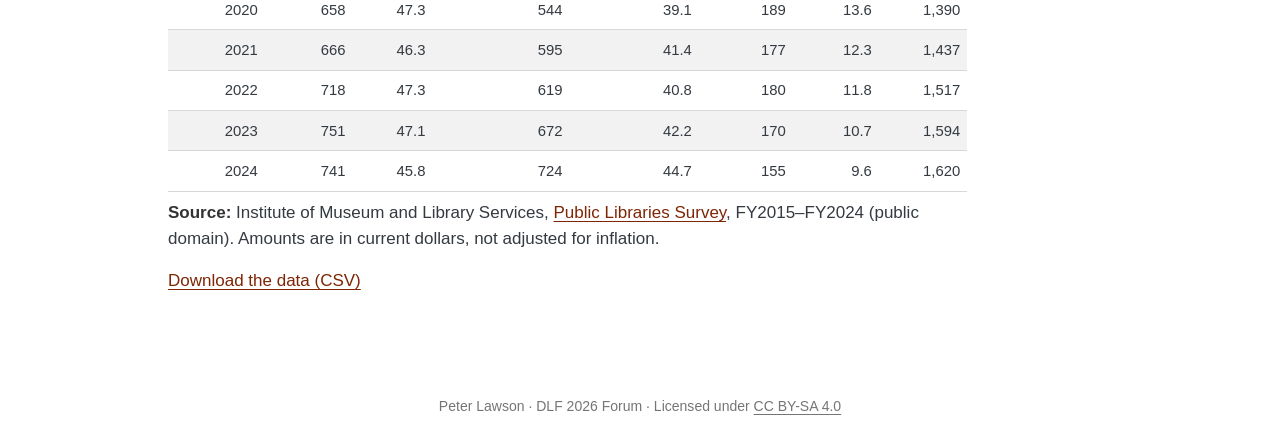
==== commit 106e4fa3: "Add original chart, fix table layout, and add exercise steps heading" ====
--- a/docs/exercise.html
+++ b/docs/exercise.html
@@ -124,7 +124,8 @@
     <h2 id="toc-title">Sections</h2>
    
   <ul>
-  <li><a href="#the-data" id="toc-the-data" class="nav-link active" data-scroll-target="#the-data">The data</a></li>
+  <li><a href="#exercise-steps" id="toc-exercise-steps" class="nav-link active" data-scroll-target="#exercise-steps">Exercise steps</a></li>
+  <li><a href="#the-data" id="toc-the-data" class="nav-link" data-scroll-target="#the-data">The data</a></li>
   </ul>
 </nav>
     </div>
@@ -155,12 +156,15 @@
 </header>
 
 
-<p>In this exercise you will critique a data visualization and design an improved alternative by using the <a href="./handout.html">companion guide</a>. Instead of building the data visualizaton from sratch, you will stack ready-made layers in Miro to build the chart. ## How it works</p>
+<p>In this exercise you will critique a data visualization and design an improved alternative by using the <a href="./handout.html">companion guide</a>. Instead of building the data visualizaton from sratch, you will stack ready-made layers in Miro to build the chart.</p>
+<section id="exercise-steps" class="level2">
+<h2 class="anchored" data-anchor-id="exercise-steps">Exercise steps</h2>
 <ol type="1">
 <li><strong>Pick a story.</strong> Review the data visualization and data below and think about the story you might want to tell.</li>
 <li><strong>Build it.</strong> In the <a href="https://bit.ly/dlf-vis-it-exercise" target="_blank" rel="noopener">Miro board</a>, stack one layer for each design decision on your canvas.</li>
 <li><strong>Justify it.</strong> Add a sticky note next to your chart explaining your thinking.</li>
 </ol>
+</section>
 <section id="the-data" class="level2">
 <h2 class="anchored" data-anchor-id="the-data">The data</h2>
 <p>U.S. public library spending on collections, by material type, for fiscal years 2015–2024. These are national totals for all public library systems in the 50 states and DC.</p>
@@ -169,6 +173,13 @@
 <li><strong>E-materials:</strong> e-books, e-audio, e-video, databases and other electronic content.</li>
 <li><strong>Other materials:</strong> physical formats that aren’t print, such as DVDs, audio CDs and microform.</li>
 </ul>
+<div class="quarto-figure quarto-figure-center">
+<figure class="figure">
+<p><img src="materials/original-plot.png" class="img-fluid figure-img" alt="A 3D stacked bar chart titled 'Collection Expenditures by Fiscal Year' showing U.S. public library collection spending in billions of dollars from 2015 to 2024. Each bar stacks print materials in red at the bottom, e-materials in bright green in the middle and other materials in blue on top. The chart has a heavy dark border, a yellow-to-blue gradient background, dense gridlines and a legend that lists the materials in a different order from the stacks. The same data are in the table below."></p>
+<figcaption>The original chart to critique and redesign.</figcaption>
+</figure>
+</div>
+<div class="data-table">
 <table class="table-striped table-hover caption-top table">
 <caption>Public library collection expenditures by material type, FY2015–FY2024, in millions of current dollars and as a percent of each year’s total.</caption>
 <colgroup>
@@ -296,6 +307,7 @@
 </tr>
 </tbody>
 </table>
+</div>
 <p><strong>Source:</strong> Institute of Museum and Library Services, <a href="https://www.imls.gov/research-evaluation/surveys/public-libraries-survey-pls" target="_blank" rel="noopener">Public Libraries Survey</a>, FY2015–FY2024 (public domain). Amounts are in current dollars, not adjusted for inflation.</p>
 <p><a href="data/collection_expenditures.csv" download="collection_expenditures.csv">Download the data (CSV)</a></p>
 
--- a/docs/styles.css
+++ b/docs/styles.css
@@ -54,3 +54,31 @@
   margin: 0 0.6em 0 -1.6em;
   vertical-align: -0.1em;
 }
+
+/* Exercise data table: size columns to their content so headers don't squeeze */
+.data-table table col {
+  width: auto !important;
+}
+
+.data-table table {
+  font-size: 0.875rem;
+}
+
+.data-table th {
+  vertical-align: bottom;
+}
+
+.data-table th,
+.data-table td {
+  padding-left: 0.4rem;
+  padding-right: 0.4rem;
+}
+
+/* On narrow screens, scroll the table sideways instead of cutting it off */
+.data-table {
+  overflow-x: auto;
+}
+
+.data-table caption {
+  text-align: left;
+}
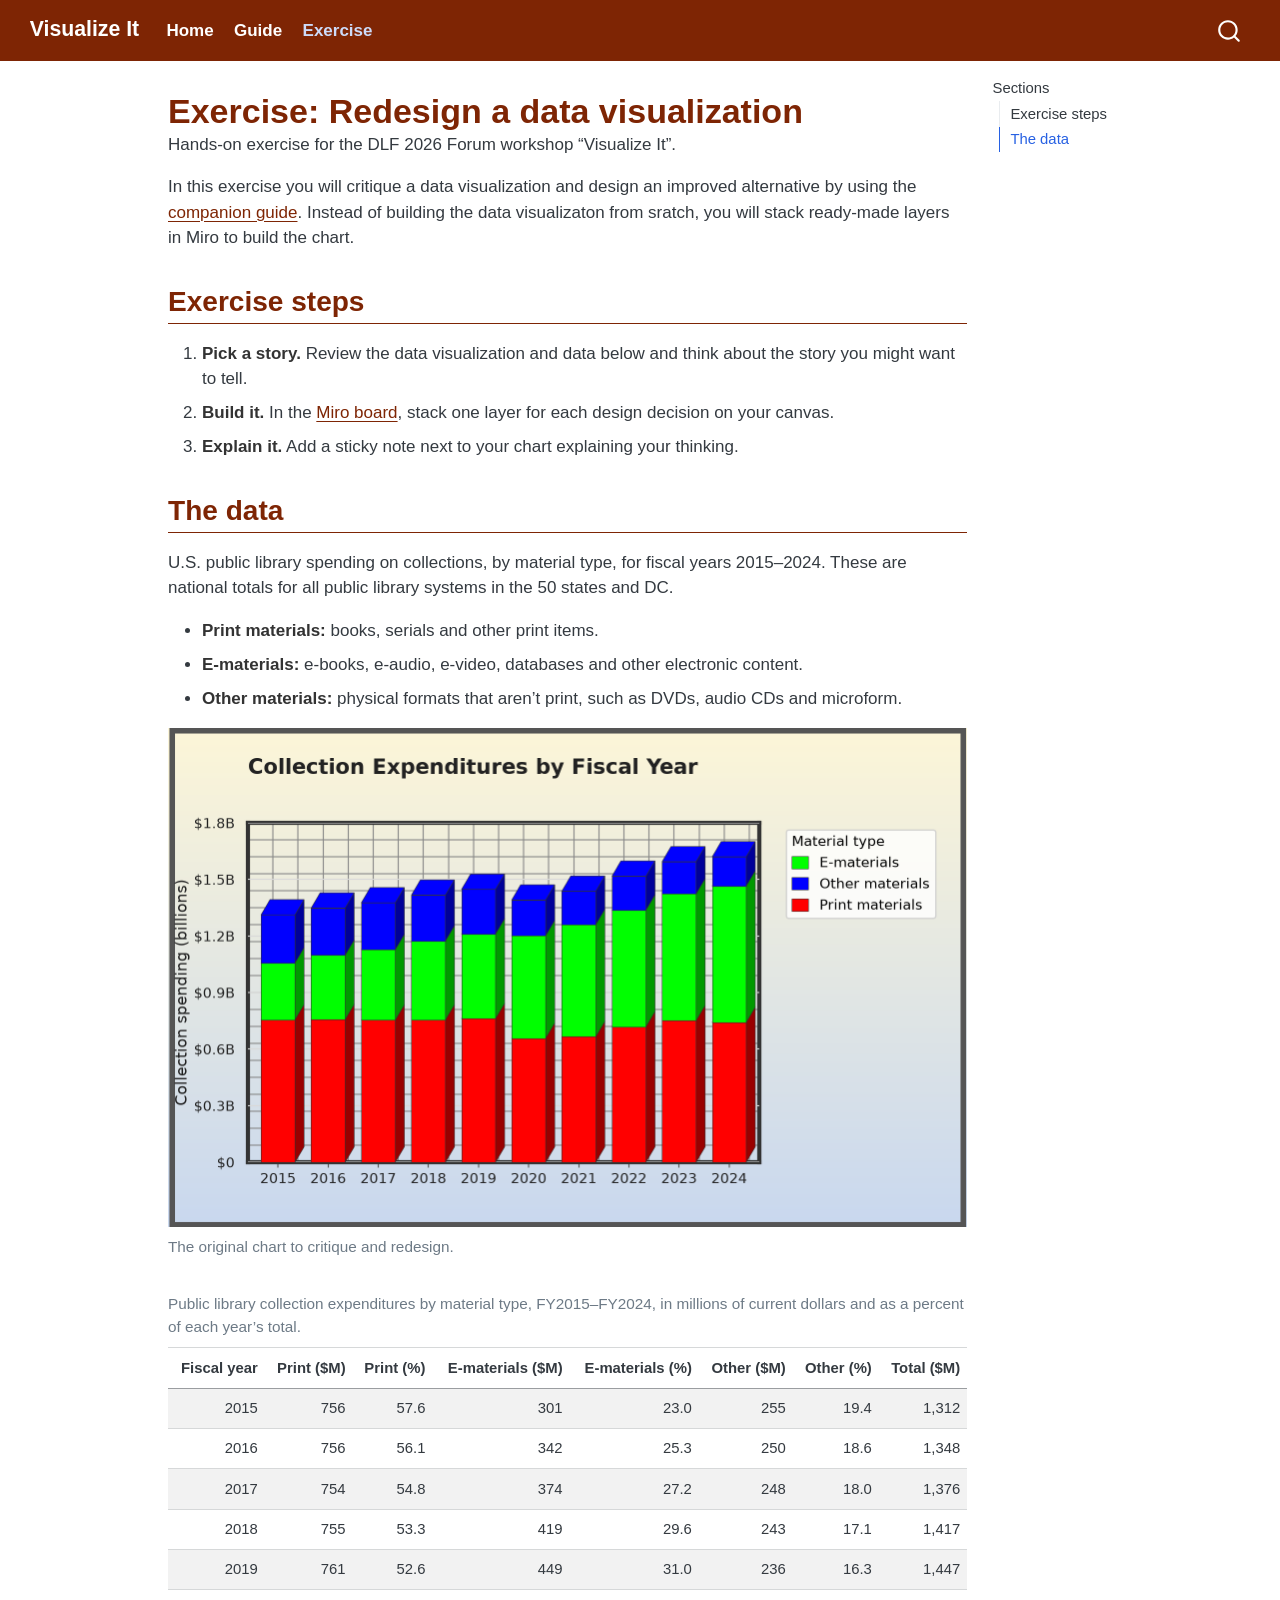
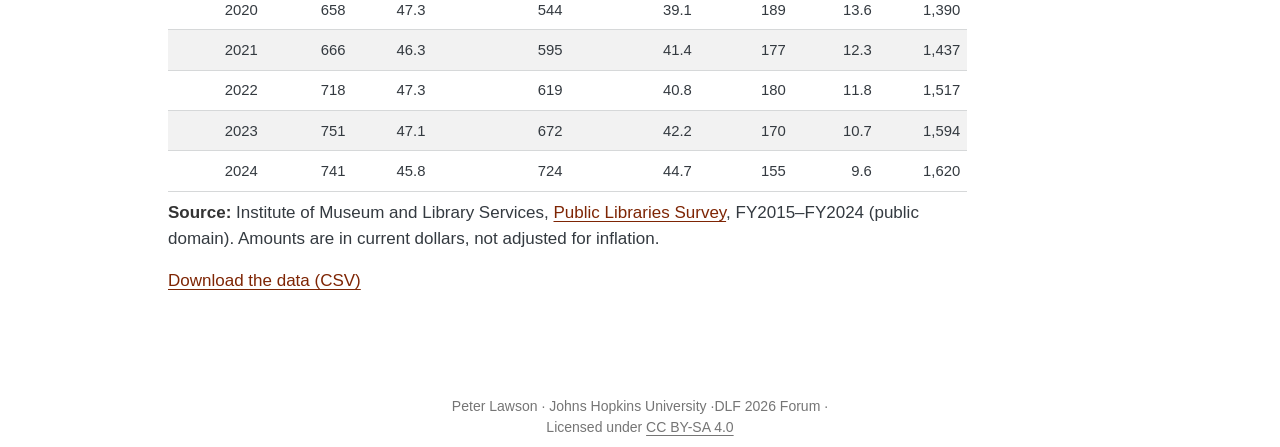
==== commit 7a43fae2: "updated slides" ====
--- a/docs/exercise.html
+++ b/docs/exercise.html
@@ -162,7 +162,7 @@
 <ol type="1">
 <li><strong>Pick a story.</strong> Review the data visualization and data below and think about the story you might want to tell.</li>
 <li><strong>Build it.</strong> In the <a href="https://bit.ly/dlf-vis-it-exercise" target="_blank" rel="noopener">Miro board</a>, stack one layer for each design decision on your canvas.</li>
-<li><strong>Justify it.</strong> Add a sticky note next to your chart explaining your thinking.</li>
+<li><strong>Explain it.</strong> Add a sticky note next to your chart explaining your thinking.</li>
 </ol>
 </section>
 <section id="the-data" class="level2">
@@ -727,7 +727,7 @@
       &nbsp;
     </div>   
     <div class="nav-footer-center">
-<p>Peter Lawson · DLF 2026 Forum · Licensed under <a href="https://creativecommons.org/licenses/by-sa/4.0/" rel="license">CC BY-SA 4.0</a></p>
+<p>Peter Lawson · Johns Hopkins University ·DLF 2026 Forum · Licensed under <a href="https://creativecommons.org/licenses/by-sa/4.0/" rel="license">CC BY-SA 4.0</a></p>
 </div>
     <div class="nav-footer-right">
       &nbsp;
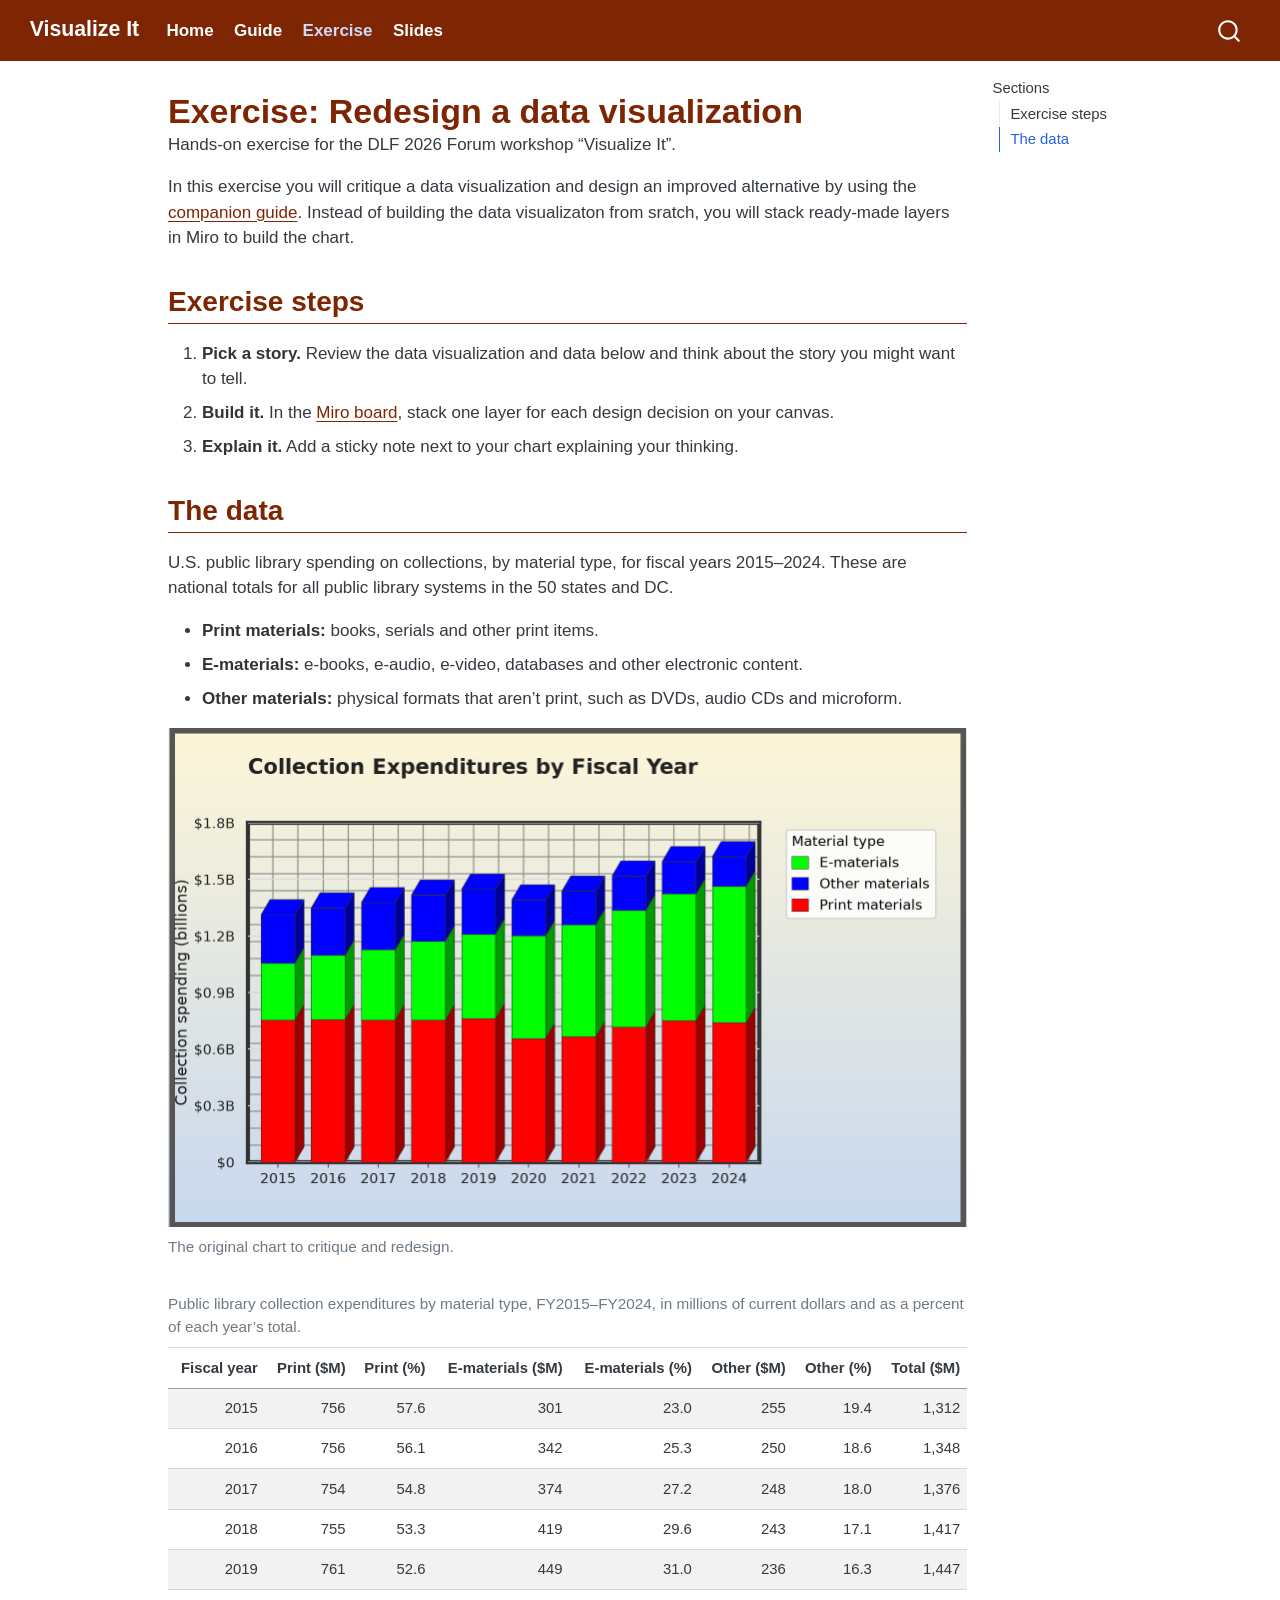
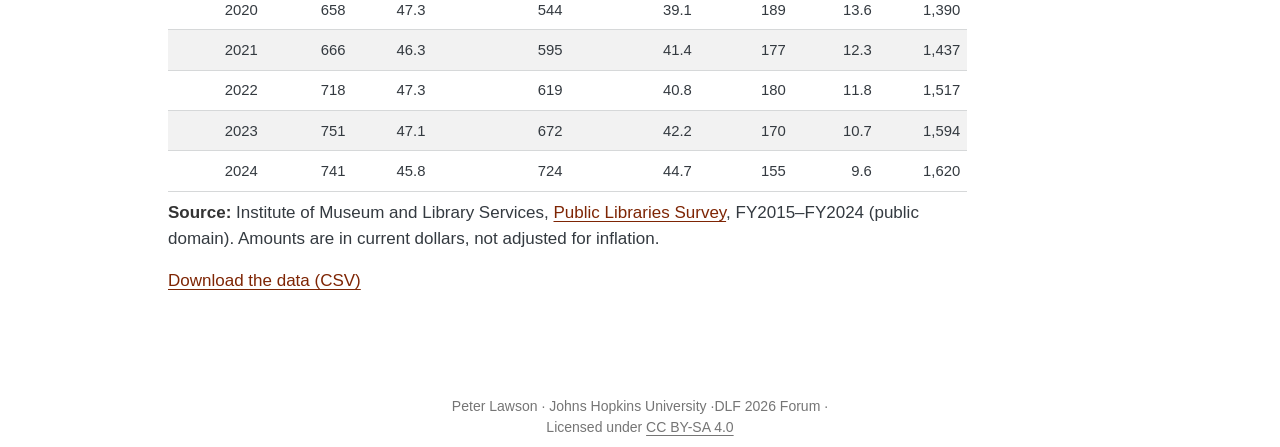
==== commit 449fc0e0: "updated slides" ====
--- a/docs/exercise.html
+++ b/docs/exercise.html
@@ -107,6 +107,10 @@
   <li class="nav-item">
     <a class="nav-link active" href="./exercise.html" aria-current="page"> 
 <span class="menu-text">Exercise</span></a>
+  </li>  
+  <li class="nav-item">
+    <a class="nav-link" href="https://zenodo.org/records/23396238"> 
+<span class="menu-text">Slides</span></a>
   </li>  
 </ul>
           </div> <!-- /navcollapse -->
